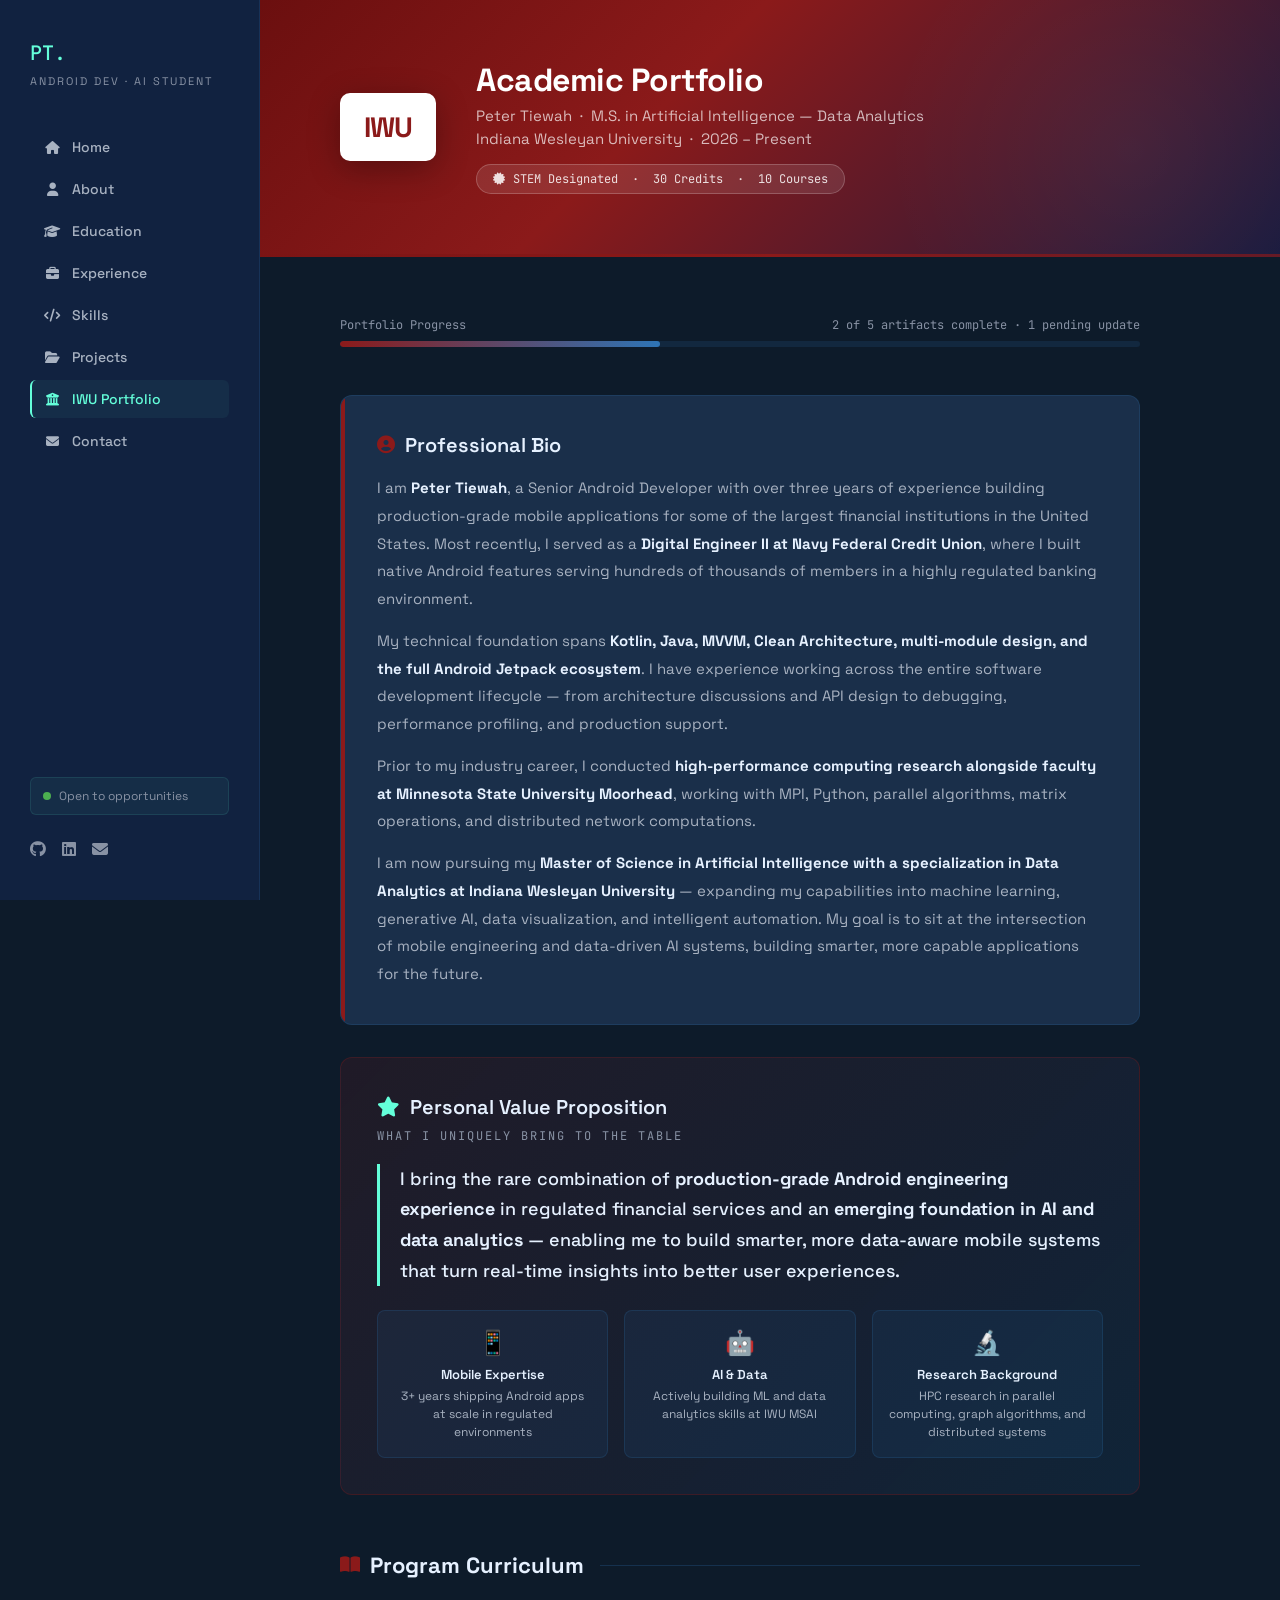
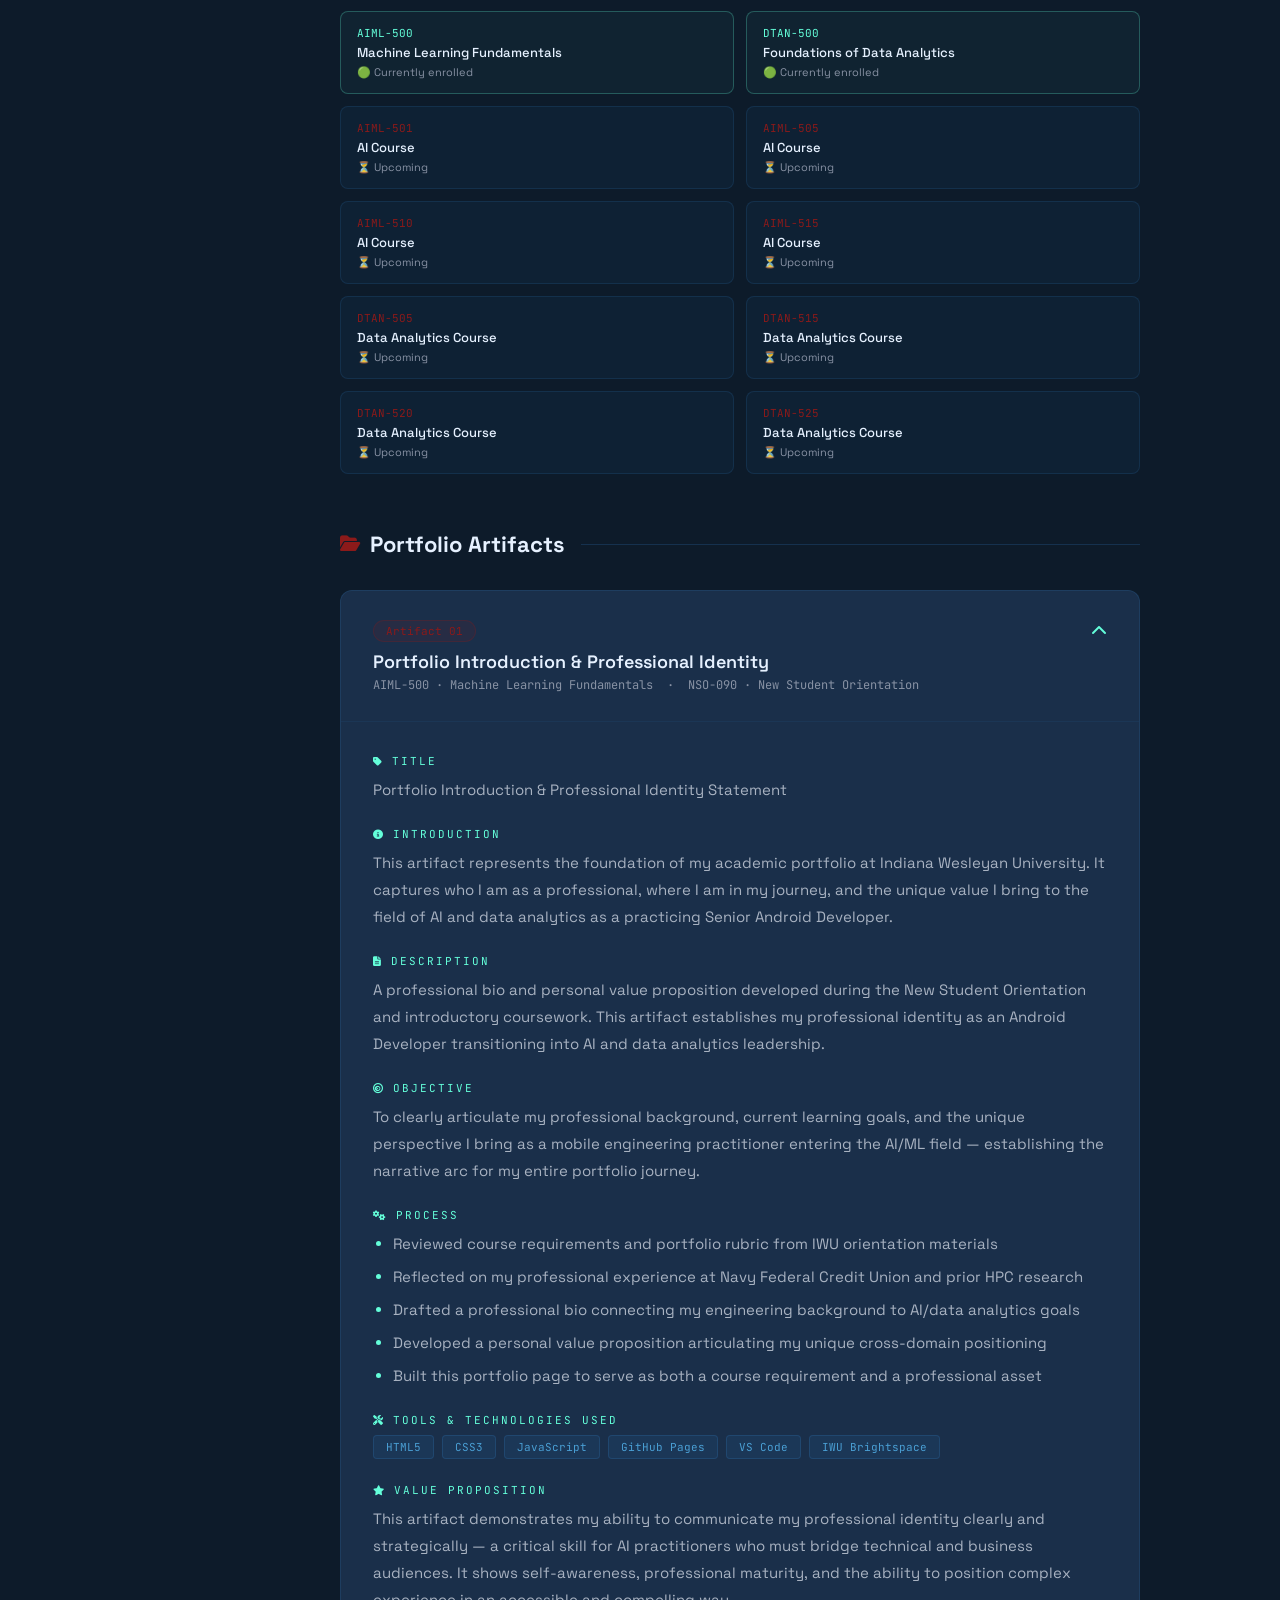
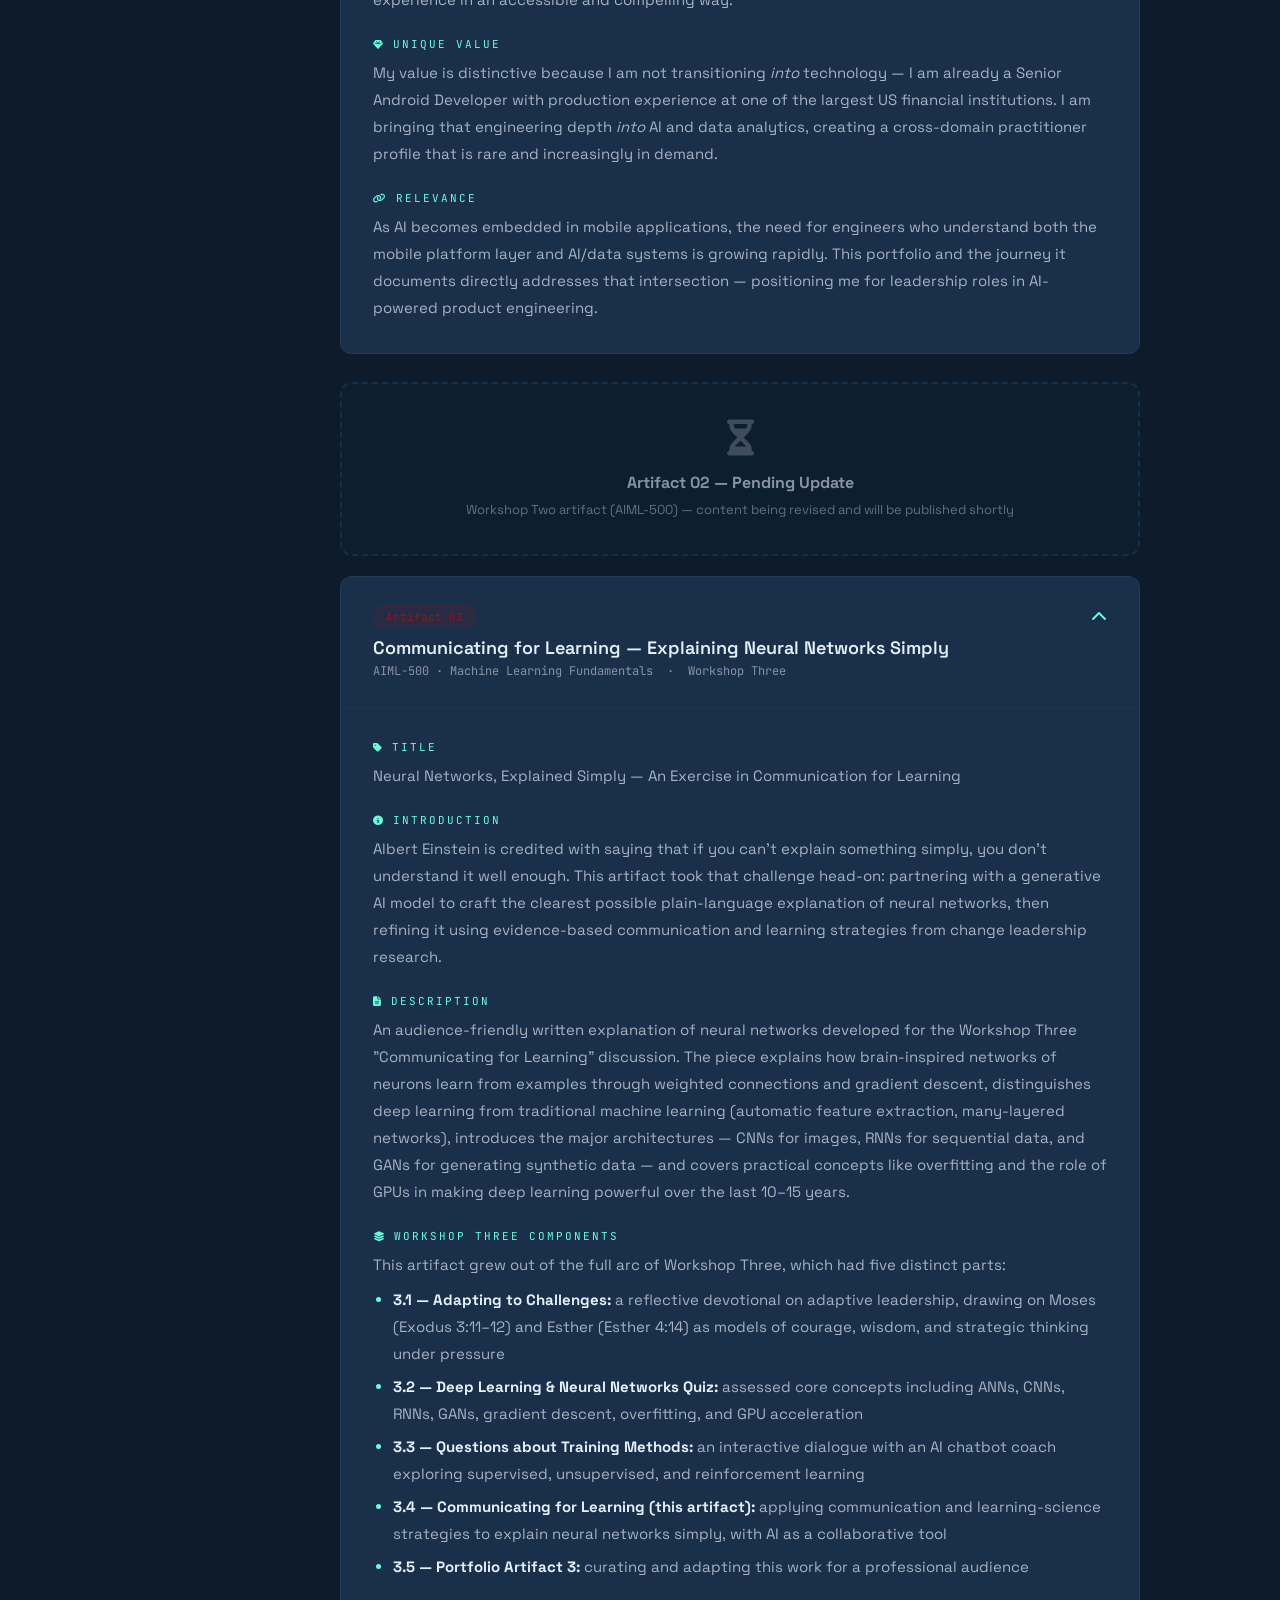
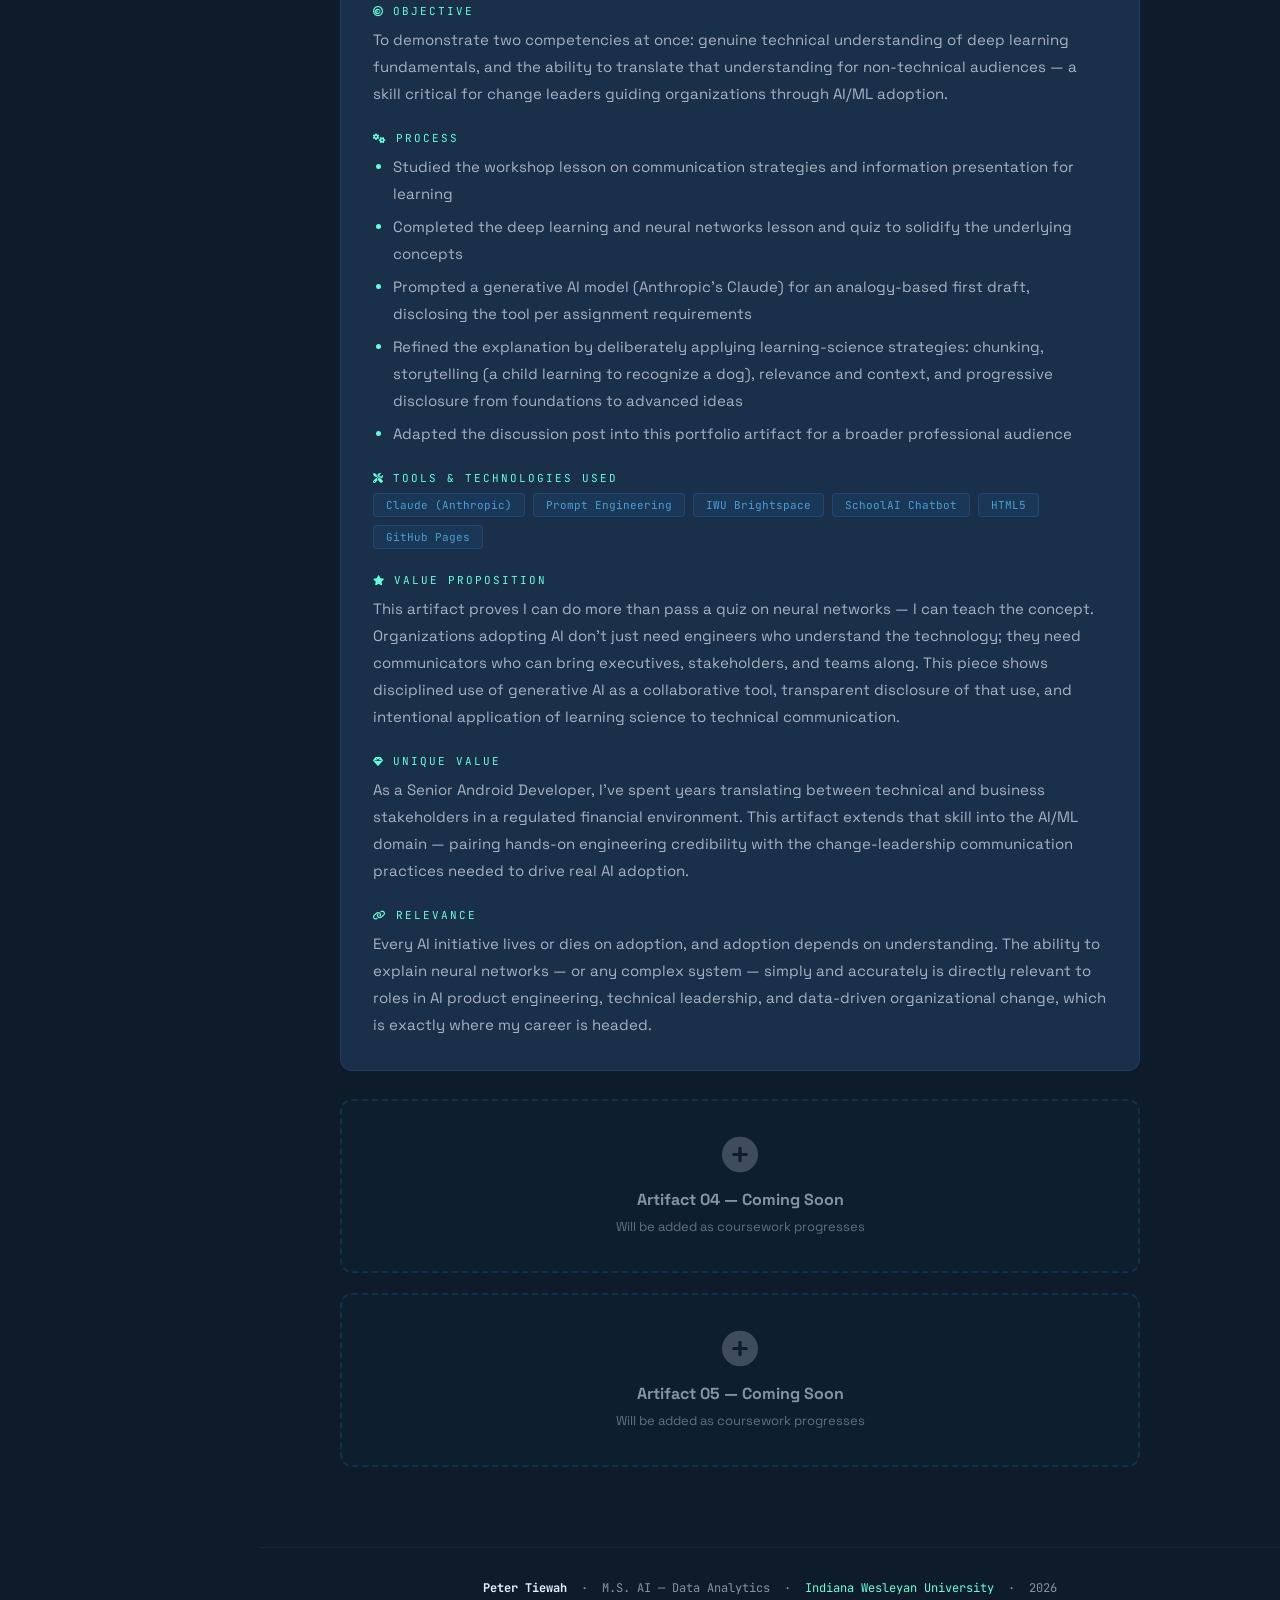
==== portfolio.html @ e72a529b "Add files via upload" ====
<!DOCTYPE html>
<html lang="en">
<head>
  <meta charset="UTF-8" />
  <meta name="viewport" content="width=device-width, initial-scale=1.0" />
  <title>Academic Portfolio | Peter Tiewah | IWU MSAI</title>
  <link href="https://fonts.googleapis.com/css2?family=Space+Grotesk:wght@300;400;500;600;700&family=JetBrains+Mono:wght@400;500&display=swap" rel="stylesheet" />
  <link rel="stylesheet" href="https://cdnjs.cloudflare.com/ajax/libs/font-awesome/6.5.0/css/all.min.css" />
  <style>
    :root {
      --navy:#0d1b2a; --navy-mid:#112240; --navy-card:#1a2f4a;
      --blue:#2E75B6; --blue-bright:#4a9fd4; --cyan:#64ffda;
      --white:#e6f1ff; --gray:#8892a4; --gray-light:#a8b2c1;
      --iwu-red:#8B1A1A; --iwu-red-light:#a52020;
      --mono:'JetBrains Mono',monospace; --sans:'Space Grotesk',sans-serif;
      --transition:all 0.3s cubic-bezier(0.4,0,0.2,1);
    }
    *,*::before,*::after{box-sizing:border-box;margin:0;padding:0;}
    html{scroll-behavior:smooth;}
    body{background:var(--navy);color:var(--white);font-family:var(--sans);overflow-x:hidden;}
    a{color:var(--cyan);text-decoration:none;transition:var(--transition);}
    a:hover{color:var(--blue-bright);}
    ::-webkit-scrollbar{width:6px;} ::-webkit-scrollbar-track{background:var(--navy);} ::-webkit-scrollbar-thumb{background:var(--blue);border-radius:3px;}

    /* SIDEBAR */
    .sidebar{position:fixed;left:0;top:0;width:260px;height:100vh;background:var(--navy-mid);border-right:1px solid rgba(46,117,182,0.2);display:flex;flex-direction:column;padding:40px 30px;z-index:100;}
    .sidebar-logo{font-family:var(--mono);font-size:20px;font-weight:500;color:var(--cyan);margin-bottom:8px;}
    .sidebar-title{font-size:11px;color:var(--gray);text-transform:uppercase;letter-spacing:2px;margin-bottom:40px;}
    .sidebar-nav{flex:1;}
    .sidebar-nav a{display:flex;align-items:center;gap:12px;padding:10px 12px;margin-bottom:4px;border-radius:6px;color:var(--gray-light);font-size:14px;font-weight:500;transition:var(--transition);border-left:2px solid transparent;}
    .sidebar-nav a:hover,.sidebar-nav a.active{color:var(--cyan);background:rgba(100,255,218,0.05);border-left-color:var(--cyan);}
    .sidebar-nav a i{width:16px;text-align:center;font-size:13px;}
    .sidebar-status{display:flex;align-items:center;gap:8px;font-size:12px;color:var(--gray);margin-bottom:24px;padding:10px 12px;background:rgba(100,255,218,0.05);border-radius:6px;border:1px solid rgba(100,255,218,0.1);}
    .status-dot{width:8px;height:8px;background:#4caf50;border-radius:50%;animation:pulse 2s infinite;}
    @keyframes pulse{0%,100%{opacity:1;}50%{opacity:0.4;}}
    .sidebar-socials{display:flex;gap:16px;}
    .sidebar-socials a{color:var(--gray);font-size:16px;transition:var(--transition);}
    .sidebar-socials a:hover{color:var(--cyan);transform:translateY(-2px);}

    /* MAIN */
    .main{margin-left:260px;padding:0;}

    /* IWU HERO BANNER */
    .iwu-banner{
      background: linear-gradient(135deg, #6b0f0f 0%, #8B1A1A 40%, #1a1a3e 100%);
      padding: 60px 80px;
      position: relative;
      overflow: hidden;
      border-bottom: 3px solid rgba(139,26,26,0.5);
    }
    .iwu-banner::before{
      content:'';position:absolute;top:-100px;right:-100px;
      width:500px;height:500px;
      background:radial-gradient(circle,rgba(255,255,255,0.04) 0%,transparent 70%);
    }
    .iwu-banner-inner{display:flex;align-items:center;gap:40px;position:relative;z-index:1;}
    .iwu-logo-wrap{
      background:white;
      border-radius:10px;
      padding:16px 24px;
      display:flex;align-items:center;justify-content:center;
      flex-shrink:0;
      box-shadow:0 8px 32px rgba(0,0,0,0.3);
    }
    .iwu-logo-wrap img{height:52px;width:auto;}
    .iwu-logo-text{
      /* Fallback if image fails */
      font-family:var(--sans);font-size:28px;font-weight:700;
      color:#8B1A1A;letter-spacing:-1px;display:none;
    }
    .iwu-banner-text h1{
      font-size:clamp(22px,3vw,32px);font-weight:700;
      color:white;margin-bottom:6px;letter-spacing:-0.5px;
    }
    .iwu-banner-text p{
      font-size:15px;color:rgba(255,255,255,0.7);margin-bottom:4px;
    }
    .iwu-banner-text .program-badge{
      display:inline-flex;align-items:center;gap:8px;
      margin-top:12px;
      background:rgba(255,255,255,0.1);
      border:1px solid rgba(255,255,255,0.2);
      border-radius:20px;padding:6px 16px;
      font-family:var(--mono);font-size:12px;color:rgba(255,255,255,0.85);
    }

    /* CONTENT AREA */
    .content{padding:60px 80px;max-width:960px;}

    /* BIO SECTION */
    .bio-card{
      background:var(--navy-card);
      border:1px solid rgba(46,117,182,0.2);
      border-radius:12px;padding:36px;
      margin-bottom:32px;
      position:relative;overflow:hidden;
    }
    .bio-card::before{
      content:'';position:absolute;left:0;top:0;bottom:0;
      width:4px;background:var(--iwu-red);
    }
    .bio-card h2{
      font-size:20px;font-weight:600;color:var(--white);
      margin-bottom:16px;display:flex;align-items:center;gap:10px;
    }
    .bio-card h2 i{color:var(--iwu-red);font-size:18px;}
    .bio-card p{
      font-size:15px;color:var(--gray-light);line-height:1.85;margin-bottom:14px;
    }
    .bio-card p:last-child{margin-bottom:0;}
    .bio-card p strong{color:var(--white);}

    /* VALUE PROPOSITION */
    .value-card{
      background:linear-gradient(135deg,rgba(139,26,26,0.15),rgba(46,117,182,0.1));
      border:1px solid rgba(139,26,26,0.3);
      border-radius:12px;padding:36px;
      margin-bottom:48px;
    }
    .value-card h2{
      font-size:20px;font-weight:600;color:var(--white);
      margin-bottom:8px;display:flex;align-items:center;gap:10px;
    }
    .value-card h2 i{color:var(--cyan);}
    .value-subtitle{
      font-family:var(--mono);font-size:12px;color:var(--gray);
      letter-spacing:2px;text-transform:uppercase;margin-bottom:20px;
    }
    .value-statement{
      font-size:18px;font-weight:500;color:var(--white);
      line-height:1.7;margin-bottom:20px;
      border-left:3px solid var(--cyan);
      padding-left:20px;
    }
    .value-pillars{display:grid;grid-template-columns:repeat(3,1fr);gap:16px;margin-top:24px;}
    .value-pillar{
      background:rgba(46,117,182,0.1);border:1px solid rgba(46,117,182,0.2);
      border-radius:8px;padding:16px;text-align:center;
    }
    .value-pillar-icon{font-size:24px;margin-bottom:8px;}
    .value-pillar-title{font-size:13px;font-weight:600;color:var(--white);margin-bottom:4px;}
    .value-pillar-desc{font-size:12px;color:var(--gray-light);line-height:1.5;}

    /* SECTION DIVIDER */
    .section-divider{
      display:flex;align-items:center;gap:16px;margin-bottom:32px;margin-top:56px;
    }
    .section-divider h2{
      font-size:22px;font-weight:700;color:var(--white);white-space:nowrap;
      display:flex;align-items:center;gap:10px;
    }
    .section-divider h2 i{color:var(--iwu-red);font-size:18px;}
    .section-divider::after{content:'';flex:1;height:1px;background:rgba(46,117,182,0.25);}

    /* ARTIFACT CARD */
    .artifact-card{
      background:var(--navy-card);
      border:1px solid rgba(46,117,182,0.2);
      border-radius:12px;
      margin-bottom:28px;
      overflow:hidden;
      transition:var(--transition);
    }
    .artifact-card:hover{border-color:rgba(100,255,218,0.25);}

    .artifact-header{
      padding:28px 32px;
      display:flex;align-items:flex-start;justify-content:space-between;gap:16px;
      cursor:pointer;
      border-bottom:1px solid rgba(46,117,182,0.1);
    }
    .artifact-header:hover{background:rgba(46,117,182,0.05);}
    .artifact-num{
      font-family:var(--mono);font-size:11px;color:var(--iwu-red);
      background:rgba(139,26,26,0.12);border:1px solid rgba(139,26,26,0.25);
      border-radius:20px;padding:3px 12px;white-space:nowrap;margin-bottom:8px;
      display:inline-block;
    }
    .artifact-title{font-size:18px;font-weight:600;color:var(--white);}
    .artifact-course{
      font-family:var(--mono);font-size:12px;color:var(--gray);margin-top:4px;
    }
    .artifact-toggle{
      color:var(--gray);font-size:16px;transition:var(--transition);flex-shrink:0;
      margin-top:4px;
    }
    .artifact-card.open .artifact-toggle{transform:rotate(180deg);color:var(--cyan);}

    .artifact-body{
      display:none;padding:32px;
    }
    .artifact-card.open .artifact-body{display:block;}

    /* Artifact fields */
    .artifact-field{margin-bottom:24px;}
    .artifact-field:last-child{margin-bottom:0;}
    .field-label{
      font-family:var(--mono);font-size:11px;color:var(--cyan);
      letter-spacing:2px;text-transform:uppercase;
      margin-bottom:8px;display:flex;align-items:center;gap:8px;
    }
    .field-label i{font-size:10px;}
    .field-value{
      font-size:15px;color:var(--gray-light);line-height:1.8;
    }
    .field-value strong{color:var(--white);}
    .field-value ul{padding-left:20px;margin-top:8px;}
    .field-value ul li{margin-bottom:6px;position:relative;}
    .field-value ul li::marker{color:var(--cyan);}

    .tools-list{display:flex;flex-wrap:wrap;gap:8px;margin-top:8px;}
    .tool-tag{
      font-family:var(--mono);font-size:11px;
      color:var(--blue-bright);
      background:rgba(46,117,182,0.12);
      border:1px solid rgba(46,117,182,0.25);
      border-radius:4px;padding:4px 12px;
    }

    /* PLACEHOLDER CARD */
    .placeholder-card{
      background:rgba(46,117,182,0.04);
      border:2px dashed rgba(46,117,182,0.2);
      border-radius:12px;padding:36px;
      text-align:center;margin-bottom:20px;
    }
    .placeholder-card i{font-size:36px;color:var(--gray);opacity:0.4;margin-bottom:16px;}
    .placeholder-card h3{font-size:16px;color:var(--gray);margin-bottom:8px;}
    .placeholder-card p{font-size:13px;color:var(--gray);opacity:0.7;}

    /* PROGRESS BAR */
    .progress-wrap{margin-bottom:48px;}
    .progress-label{
      display:flex;justify-content:space-between;
      font-family:var(--mono);font-size:12px;color:var(--gray);
      margin-bottom:8px;
    }
    .progress-bar{
      height:6px;background:rgba(46,117,182,0.15);border-radius:3px;overflow:hidden;
    }
    .progress-fill{
      height:100%;background:linear-gradient(90deg,var(--iwu-red),var(--blue));
      border-radius:3px;transition:width 1s ease;
    }

    /* COURSE LIST */
    .courses-grid{display:grid;grid-template-columns:repeat(2,1fr);gap:12px;margin-top:16px;}
    .course-item{
      background:rgba(46,117,182,0.08);border:1px solid rgba(46,117,182,0.18);
      border-radius:8px;padding:14px 16px;
    }
    .course-code{font-family:var(--mono);font-size:11px;color:var(--iwu-red);margin-bottom:4px;}
    .course-name{font-size:13px;color:var(--white);font-weight:500;}
    .course-status{font-size:11px;color:var(--gray);margin-top:4px;}
    .course-item.active{border-color:rgba(100,255,218,0.25);background:rgba(100,255,218,0.04);}
    .course-item.active .course-code{color:var(--cyan);}

    /* FOOTER */
    footer{
      text-align:center;padding:32px;
      border-top:1px solid rgba(46,117,182,0.15);
      font-family:var(--mono);font-size:12px;color:var(--gray);
    }
    footer span{color:var(--cyan);}

    /* MOBILE */
    .hamburger{display:none;position:fixed;top:16px;left:16px;z-index:200;background:var(--navy-card);border:1px solid rgba(46,117,182,0.3);border-radius:6px;padding:10px 12px;color:var(--cyan);font-size:18px;cursor:pointer;}
    @media(max-width:900px){
      .sidebar{transform:translateX(-100%);width:240px;}
      .sidebar.open{transform:translateX(0);}
      .main{margin-left:0;}
      .hamburger{display:block;}
      .iwu-banner{padding:80px 24px 40px;}
      .iwu-banner-inner{flex-direction:column;align-items:flex-start;gap:24px;}
      .content{padding:40px 24px;}
      .value-pillars{grid-template-columns:1fr;}
      .courses-grid{grid-template-columns:1fr;}
    }
  </style>
</head>
<body>

<button class="hamburger" id="hamburger"><i class="fas fa-bars"></i></button>

<!-- SIDEBAR -->
<aside class="sidebar" id="sidebar">
  <div class="sidebar-logo">PT.</div>
  <div class="sidebar-title">Android Dev · AI Student</div>
  <nav class="sidebar-nav">
    <a href="index.html"><i class="fas fa-house"></i> Home</a>
    <a href="about.html"><i class="fas fa-user"></i> About</a>
    <a href="education.html"><i class="fas fa-graduation-cap"></i> Education</a>
    <a href="experience.html"><i class="fas fa-briefcase"></i> Experience</a>
    <a href="skills.html"><i class="fas fa-code"></i> Skills</a>
    <a href="projects.html"><i class="fas fa-folder-open"></i> Projects</a>
    <a href="portfolio.html" class="active"><i class="fas fa-university"></i> IWU Portfolio</a>
    <a href="contact.html"><i class="fas fa-envelope"></i> Contact</a>
  </nav>
  <div class="sidebar-status"><div class="status-dot"></div>Open to opportunities</div>
  <div class="sidebar-socials">
    <a href="https://github.com/Sleekice" target="_blank"><i class="fab fa-github"></i></a>
    <a href="https://linkedin.com/in/ptiewah" target="_blank"><i class="fab fa-linkedin"></i></a>
    <a href="mailto:cephasme@gmail.com"><i class="fas fa-envelope"></i></a>
  </div>
</aside>

<main class="main">

  <!-- IWU BANNER -->
  <div class="iwu-banner">
    <div class="iwu-banner-inner">
      <div class="iwu-logo-wrap">
        <!-- Official IWU logo via Wikimedia Commons -->
        <img
          src="https://upload.wikimedia.org/wikipedia/commons/thumb/8/8e/Indiana_wesleyan_iwu_logo.png/320px-Indiana_wesleyan_iwu_logo.png"
          alt="Indiana Wesleyan University"
          onerror="this.style.display='none';this.nextElementSibling.style.display='block';"
        />
        <span class="iwu-logo-text">IWU</span>
      </div>
      <div class="iwu-banner-text">
        <h1>Academic Portfolio</h1>
        <p>Peter Tiewah &nbsp;·&nbsp; M.S. in Artificial Intelligence — Data Analytics</p>
        <p>Indiana Wesleyan University &nbsp;·&nbsp; 2026 – Present</p>
        <div class="program-badge">
          <i class="fas fa-certificate"></i>
          STEM Designated &nbsp;·&nbsp; 30 Credits &nbsp;·&nbsp; 10 Courses
        </div>
      </div>
    </div>
  </div>

  <div class="content">

    <!-- PROGRESS -->
    <div class="progress-wrap">
      <div class="progress-label">
        <span>Portfolio Progress</span>
        <!-- ✏️ UPDATE: change "2 of 5" as you add more artifacts -->
        <span>2 of 5 artifacts complete · 1 pending update</span>
      </div>
      <div class="progress-bar">
        <!-- ✏️ UPDATE: change width percentage as you add artifacts (1=20%, 2=40%, 3=60%, 4=80%, 5=100%) -->
        <div class="progress-fill" style="width:40%"></div>
      </div>
    </div>

    <!-- PROFESSIONAL BIO -->
    <div class="bio-card">
      <h2><i class="fas fa-user-circle"></i> Professional Bio</h2>
      <p>
        I am <strong>Peter Tiewah</strong>, a Senior Android Developer with over three years of
        experience building production-grade mobile applications for some of the largest financial
        institutions in the United States. Most recently, I served as a <strong>Digital Engineer II
        at Navy Federal Credit Union</strong>, where I built native Android features serving
        hundreds of thousands of members in a highly regulated banking environment.
      </p>
      <p>
        My technical foundation spans <strong>Kotlin, Java, MVVM, Clean Architecture,
        multi-module design, and the full Android Jetpack ecosystem</strong>. I have experience
        working across the entire software development lifecycle — from architecture discussions
        and API design to debugging, performance profiling, and production support.
      </p>
      <p>
        Prior to my industry career, I conducted <strong>high-performance computing research
        alongside faculty at Minnesota State University Moorhead</strong>, working with MPI,
        Python, parallel algorithms, matrix operations, and distributed network computations.
      </p>
      <p>
        I am now pursuing my <strong>Master of Science in Artificial Intelligence with a
        specialization in Data Analytics at Indiana Wesleyan University</strong> — expanding
        my capabilities into machine learning, generative AI, data visualization, and
        intelligent automation. My goal is to sit at the intersection of mobile engineering
        and data-driven AI systems, building smarter, more capable applications for the future.
      </p>
    </div>

    <!-- PERSONAL VALUE PROPOSITION -->
    <div class="value-card">
      <h2><i class="fas fa-star"></i> Personal Value Proposition</h2>
      <div class="value-subtitle">What I uniquely bring to the table</div>
      <div class="value-statement">
        I bring the rare combination of <strong>production-grade Android engineering experience</strong>
        in regulated financial services and an <strong>emerging foundation in AI and data analytics</strong>
        — enabling me to build smarter, more data-aware mobile systems that turn real-time insights
        into better user experiences.
      </div>
      <div class="value-pillars">
        <div class="value-pillar">
          <div class="value-pillar-icon">📱</div>
          <div class="value-pillar-title">Mobile Expertise</div>
          <div class="value-pillar-desc">3+ years shipping Android apps at scale in regulated environments</div>
        </div>
        <div class="value-pillar">
          <div class="value-pillar-icon">🤖</div>
          <div class="value-pillar-title">AI & Data</div>
          <div class="value-pillar-desc">Actively building ML and data analytics skills at IWU MSAI</div>
        </div>
        <div class="value-pillar">
          <div class="value-pillar-icon">🔬</div>
          <div class="value-pillar-title">Research Background</div>
          <div class="value-pillar-desc">HPC research in parallel computing, graph algorithms, and distributed systems</div>
        </div>
      </div>
    </div>

    <!-- CURRENT COURSES -->
    <div class="section-divider">
      <h2><i class="fas fa-book-open"></i> Program Curriculum</h2>
    </div>
    <div class="courses-grid">
      <div class="course-item active">
        <div class="course-code">AIML-500</div>
        <div class="course-name">Machine Learning Fundamentals</div>
        <div class="course-status">🟢 Currently enrolled</div>
      </div>
      <div class="course-item active">
        <div class="course-code">DTAN-500</div>
        <div class="course-name">Foundations of Data Analytics</div>
        <div class="course-status">🟢 Currently enrolled</div>
      </div>
      <div class="course-item">
        <div class="course-code">AIML-501</div>
        <div class="course-name">AI Course</div>
        <div class="course-status">⏳ Upcoming</div>
      </div>
      <div class="course-item">
        <div class="course-code">AIML-505</div>
        <div class="course-name">AI Course</div>
        <div class="course-status">⏳ Upcoming</div>
      </div>
      <div class="course-item">
        <div class="course-code">AIML-510</div>
        <div class="course-name">AI Course</div>
        <div class="course-status">⏳ Upcoming</div>
      </div>
      <div class="course-item">
        <div class="course-code">AIML-515</div>
        <div class="course-name">AI Course</div>
        <div class="course-status">⏳ Upcoming</div>
      </div>
      <div class="course-item">
        <div class="course-code">DTAN-505</div>
        <div class="course-name">Data Analytics Course</div>
        <div class="course-status">⏳ Upcoming</div>
      </div>
      <div class="course-item">
        <div class="course-code">DTAN-515</div>
        <div class="course-name">Data Analytics Course</div>
        <div class="course-status">⏳ Upcoming</div>
      </div>
      <div class="course-item">
        <div class="course-code">DTAN-520</div>
        <div class="course-name">Data Analytics Course</div>
        <div class="course-status">⏳ Upcoming</div>
      </div>
      <div class="course-item">
        <div class="course-code">DTAN-525</div>
        <div class="course-name">Data Analytics Course</div>
        <div class="course-status">⏳ Upcoming</div>
      </div>
    </div>

    <!-- ARTIFACTS -->
    <div class="section-divider">
      <h2><i class="fas fa-folder-open"></i> Portfolio Artifacts</h2>
    </div>

    <!-- ARTIFACT 1 - PLACEHOLDER READY TO FILL -->
    <!-- ✏️ FILL IN: Replace the placeholder text below with your first artifact when your professor assigns it -->
    <div class="artifact-card open" id="artifact-1">
      <div class="artifact-header" onclick="toggleArtifact('artifact-1')">
        <div>
          <div class="artifact-num">Artifact 01</div>
          <div class="artifact-title">Portfolio Introduction & Professional Identity</div>
          <div class="artifact-course">AIML-500 · Machine Learning Fundamentals &nbsp;·&nbsp; NSO-090 · New Student Orientation</div>
        </div>
        <i class="fas fa-chevron-down artifact-toggle"></i>
      </div>
      <div class="artifact-body">

        <div class="artifact-field">
          <div class="field-label"><i class="fas fa-tag"></i> Title</div>
          <div class="field-value">Portfolio Introduction & Professional Identity Statement</div>
        </div>

        <div class="artifact-field">
          <div class="field-label"><i class="fas fa-info-circle"></i> Introduction</div>
          <div class="field-value">
            This artifact represents the foundation of my academic portfolio at Indiana Wesleyan University.
            It captures who I am as a professional, where I am in my journey, and the unique value I bring
            to the field of AI and data analytics as a practicing Senior Android Developer.
          </div>
        </div>

        <div class="artifact-field">
          <div class="field-label"><i class="fas fa-file-alt"></i> Description</div>
          <div class="field-value">
            A professional bio and personal value proposition developed during the New Student Orientation
            and introductory coursework. This artifact establishes my professional identity as an
            Android Developer transitioning into AI and data analytics leadership.
          </div>
        </div>

        <div class="artifact-field">
          <div class="field-label"><i class="fas fa-bullseye"></i> Objective</div>
          <div class="field-value">
            To clearly articulate my professional background, current learning goals, and the unique
            perspective I bring as a mobile engineering practitioner entering the AI/ML field —
            establishing the narrative arc for my entire portfolio journey.
          </div>
        </div>

        <div class="artifact-field">
          <div class="field-label"><i class="fas fa-cogs"></i> Process</div>
          <div class="field-value">
            <ul>
              <li>Reviewed course requirements and portfolio rubric from IWU orientation materials</li>
              <li>Reflected on my professional experience at Navy Federal Credit Union and prior HPC research</li>
              <li>Drafted a professional bio connecting my engineering background to AI/data analytics goals</li>
              <li>Developed a personal value proposition articulating my unique cross-domain positioning</li>
              <li>Built this portfolio page to serve as both a course requirement and a professional asset</li>
            </ul>
          </div>
        </div>

        <div class="artifact-field">
          <div class="field-label"><i class="fas fa-tools"></i> Tools & Technologies Used</div>
          <div class="tools-list">
            <span class="tool-tag">HTML5</span>
            <span class="tool-tag">CSS3</span>
            <span class="tool-tag">JavaScript</span>
            <span class="tool-tag">GitHub Pages</span>
            <span class="tool-tag">VS Code</span>
            <span class="tool-tag">IWU Brightspace</span>
          </div>
        </div>

        <div class="artifact-field">
          <div class="field-label"><i class="fas fa-star"></i> Value Proposition</div>
          <div class="field-value">
            This artifact demonstrates my ability to communicate my professional identity clearly
            and strategically — a critical skill for AI practitioners who must bridge technical
            and business audiences. It shows self-awareness, professional maturity, and the
            ability to position complex experience in an accessible and compelling way.
          </div>
        </div>

        <div class="artifact-field">
          <div class="field-label"><i class="fas fa-gem"></i> Unique Value</div>
          <div class="field-value">
            My value is distinctive because I am not transitioning <em>into</em> technology —
            I am already a Senior Android Developer with production experience at one of the
            largest US financial institutions. I am bringing that engineering depth <em>into</em>
            AI and data analytics, creating a cross-domain practitioner profile that is rare
            and increasingly in demand.
          </div>
        </div>

        <div class="artifact-field">
          <div class="field-label"><i class="fas fa-link"></i> Relevance</div>
          <div class="field-value">
            As AI becomes embedded in mobile applications, the need for engineers who understand
            both the mobile platform layer and AI/data systems is growing rapidly. This portfolio
            and the journey it documents directly addresses that intersection — positioning me
            for leadership roles in AI-powered product engineering.
          </div>
        </div>

      </div>
    </div>

    <!-- ARTIFACT 2 - PENDING UPDATE (Workshop Two) -->
    <div class="placeholder-card">
      <i class="fas fa-hourglass-half"></i>
      <h3>Artifact 02 — Pending Update</h3>
      <p>Workshop Two artifact (AIML-500) — content being revised and will be published shortly</p>
    </div>

    <!-- ARTIFACT 3 - WORKSHOP THREE: COMMUNICATING FOR LEARNING -->
    <div class="artifact-card open" id="artifact-3">
      <div class="artifact-header" onclick="toggleArtifact('artifact-3')">
        <div>
          <div class="artifact-num">Artifact 03</div>
          <div class="artifact-title">Communicating for Learning — Explaining Neural Networks Simply</div>
          <div class="artifact-course">AIML-500 · Machine Learning Fundamentals &nbsp;·&nbsp; Workshop Three</div>
        </div>
        <i class="fas fa-chevron-down artifact-toggle"></i>
      </div>
      <div class="artifact-body">

        <div class="artifact-field">
          <div class="field-label"><i class="fas fa-tag"></i> Title</div>
          <div class="field-value">Neural Networks, Explained Simply — An Exercise in Communication for Learning</div>
        </div>

        <div class="artifact-field">
          <div class="field-label"><i class="fas fa-info-circle"></i> Introduction</div>
          <div class="field-value">
            Albert Einstein is credited with saying that if you can't explain something simply,
            you don't understand it well enough. This artifact took that challenge head-on:
            partnering with a generative AI model to craft the clearest possible plain-language
            explanation of neural networks, then refining it using evidence-based communication
            and learning strategies from change leadership research.
          </div>
        </div>

        <div class="artifact-field">
          <div class="field-label"><i class="fas fa-file-alt"></i> Description</div>
          <div class="field-value">
            An audience-friendly written explanation of neural networks developed for the
            Workshop Three "Communicating for Learning" discussion. The piece explains how
            brain-inspired networks of neurons learn from examples through weighted connections
            and gradient descent, distinguishes deep learning from traditional machine learning
            (automatic feature extraction, many-layered networks), introduces the major
            architectures — CNNs for images, RNNs for sequential data, and GANs for generating
            synthetic data — and covers practical concepts like overfitting and the role of
            GPUs in making deep learning powerful over the last 10–15 years.
          </div>
        </div>

        <div class="artifact-field">
          <div class="field-label"><i class="fas fa-layer-group"></i> Workshop Three Components</div>
          <div class="field-value">
            This artifact grew out of the full arc of Workshop Three, which had five distinct parts:
            <ul>
              <li><strong>3.1 — Adapting to Challenges:</strong> a reflective devotional on adaptive leadership, drawing on Moses (Exodus 3:11–12) and Esther (Esther 4:14) as models of courage, wisdom, and strategic thinking under pressure</li>
              <li><strong>3.2 — Deep Learning &amp; Neural Networks Quiz:</strong> assessed core concepts including ANNs, CNNs, RNNs, GANs, gradient descent, overfitting, and GPU acceleration</li>
              <li><strong>3.3 — Questions about Training Methods:</strong> an interactive dialogue with an AI chatbot coach exploring supervised, unsupervised, and reinforcement learning</li>
              <li><strong>3.4 — Communicating for Learning (this artifact):</strong> applying communication and learning-science strategies to explain neural networks simply, with AI as a collaborative tool</li>
              <li><strong>3.5 — Portfolio Artifact 3:</strong> curating and adapting this work for a professional audience</li>
            </ul>
          </div>
        </div>

        <div class="artifact-field">
          <div class="field-label"><i class="fas fa-bullseye"></i> Objective</div>
          <div class="field-value">
            To demonstrate two competencies at once: genuine technical understanding of deep
            learning fundamentals, and the ability to translate that understanding for
            non-technical audiences — a skill critical for change leaders guiding
            organizations through AI/ML adoption.
          </div>
        </div>

        <div class="artifact-field">
          <div class="field-label"><i class="fas fa-cogs"></i> Process</div>
          <div class="field-value">
            <ul>
              <li>Studied the workshop lesson on communication strategies and information presentation for learning</li>
              <li>Completed the deep learning and neural networks lesson and quiz to solidify the underlying concepts</li>
              <li>Prompted a generative AI model (Anthropic's Claude) for an analogy-based first draft, disclosing the tool per assignment requirements</li>
              <li>Refined the explanation by deliberately applying learning-science strategies: chunking, storytelling (a child learning to recognize a dog), relevance and context, and progressive disclosure from foundations to advanced ideas</li>
              <li>Adapted the discussion post into this portfolio artifact for a broader professional audience</li>
            </ul>
          </div>
        </div>

        <div class="artifact-field">
          <div class="field-label"><i class="fas fa-tools"></i> Tools & Technologies Used</div>
          <div class="tools-list">
            <span class="tool-tag">Claude (Anthropic)</span>
            <span class="tool-tag">Prompt Engineering</span>
            <span class="tool-tag">IWU Brightspace</span>
            <span class="tool-tag">SchoolAI Chatbot</span>
            <span class="tool-tag">HTML5</span>
            <span class="tool-tag">GitHub Pages</span>
          </div>
        </div>

        <div class="artifact-field">
          <div class="field-label"><i class="fas fa-star"></i> Value Proposition</div>
          <div class="field-value">
            This artifact proves I can do more than pass a quiz on neural networks — I can teach
            the concept. Organizations adopting AI don't just need engineers who understand the
            technology; they need communicators who can bring executives, stakeholders, and teams
            along. This piece shows disciplined use of generative AI as a collaborative tool,
            transparent disclosure of that use, and intentional application of learning science
            to technical communication.
          </div>
        </div>

        <div class="artifact-field">
          <div class="field-label"><i class="fas fa-gem"></i> Unique Value</div>
          <div class="field-value">
            As a Senior Android Developer, I've spent years translating between technical and
            business stakeholders in a regulated financial environment. This artifact extends
            that skill into the AI/ML domain — pairing hands-on engineering credibility with
            the change-leadership communication practices needed to drive real AI adoption.
          </div>
        </div>

        <div class="artifact-field">
          <div class="field-label"><i class="fas fa-link"></i> Relevance</div>
          <div class="field-value">
            Every AI initiative lives or dies on adoption, and adoption depends on understanding.
            The ability to explain neural networks — or any complex system — simply and accurately
            is directly relevant to roles in AI product engineering, technical leadership, and
            data-driven organizational change, which is exactly where my career is headed.
          </div>
        </div>

      </div>
    </div>
    <div class="placeholder-card">
      <i class="fas fa-plus-circle"></i>
      <h3>Artifact 04 — Coming Soon</h3>
      <p>Will be added as coursework progresses</p>
    </div>
    <div class="placeholder-card">
      <i class="fas fa-plus-circle"></i>
      <h3>Artifact 05 — Coming Soon</h3>
      <p>Will be added as coursework progresses</p>
    </div>

  </div><!-- /content -->

  <footer>
    <strong style="color:var(--white)">Peter Tiewah</strong> &nbsp;·&nbsp;
    M.S. AI — Data Analytics &nbsp;·&nbsp;
    <span>Indiana Wesleyan University</span> &nbsp;·&nbsp; 2026
  </footer>

</main>

<script>
  function toggleArtifact(id) {
    const card = document.getElementById(id);
    card.classList.toggle('open');
  }

  // Mobile sidebar
  document.getElementById('hamburger').addEventListener('click', () => {
    document.getElementById('sidebar').classList.toggle('open');
  });

  // Animate progress bar on load
  window.addEventListener('load', () => {
    const fill = document.querySelector('.progress-fill');
    const width = fill.style.width;
    fill.style.width = '0%';
    setTimeout(() => { fill.style.width = width; }, 300);
  });
</script>
<script src="main.js"></script></body>
</html>
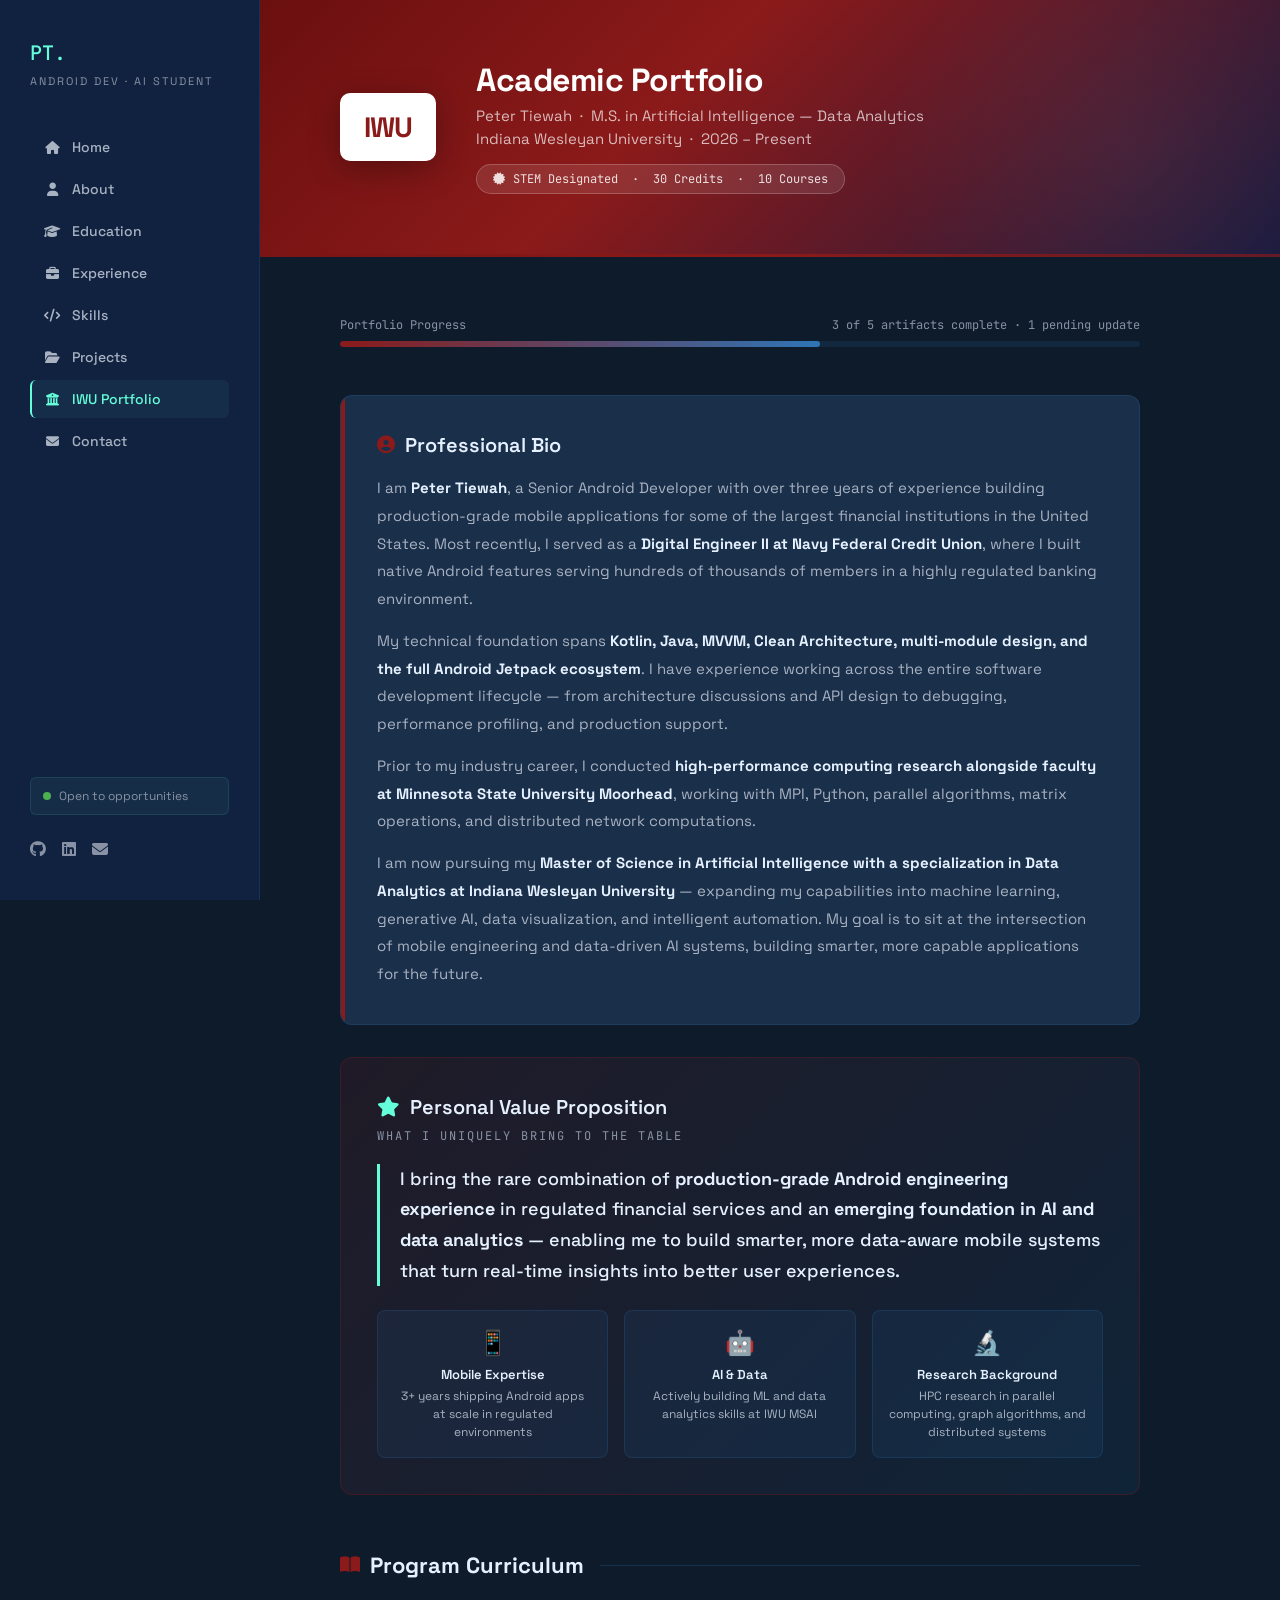
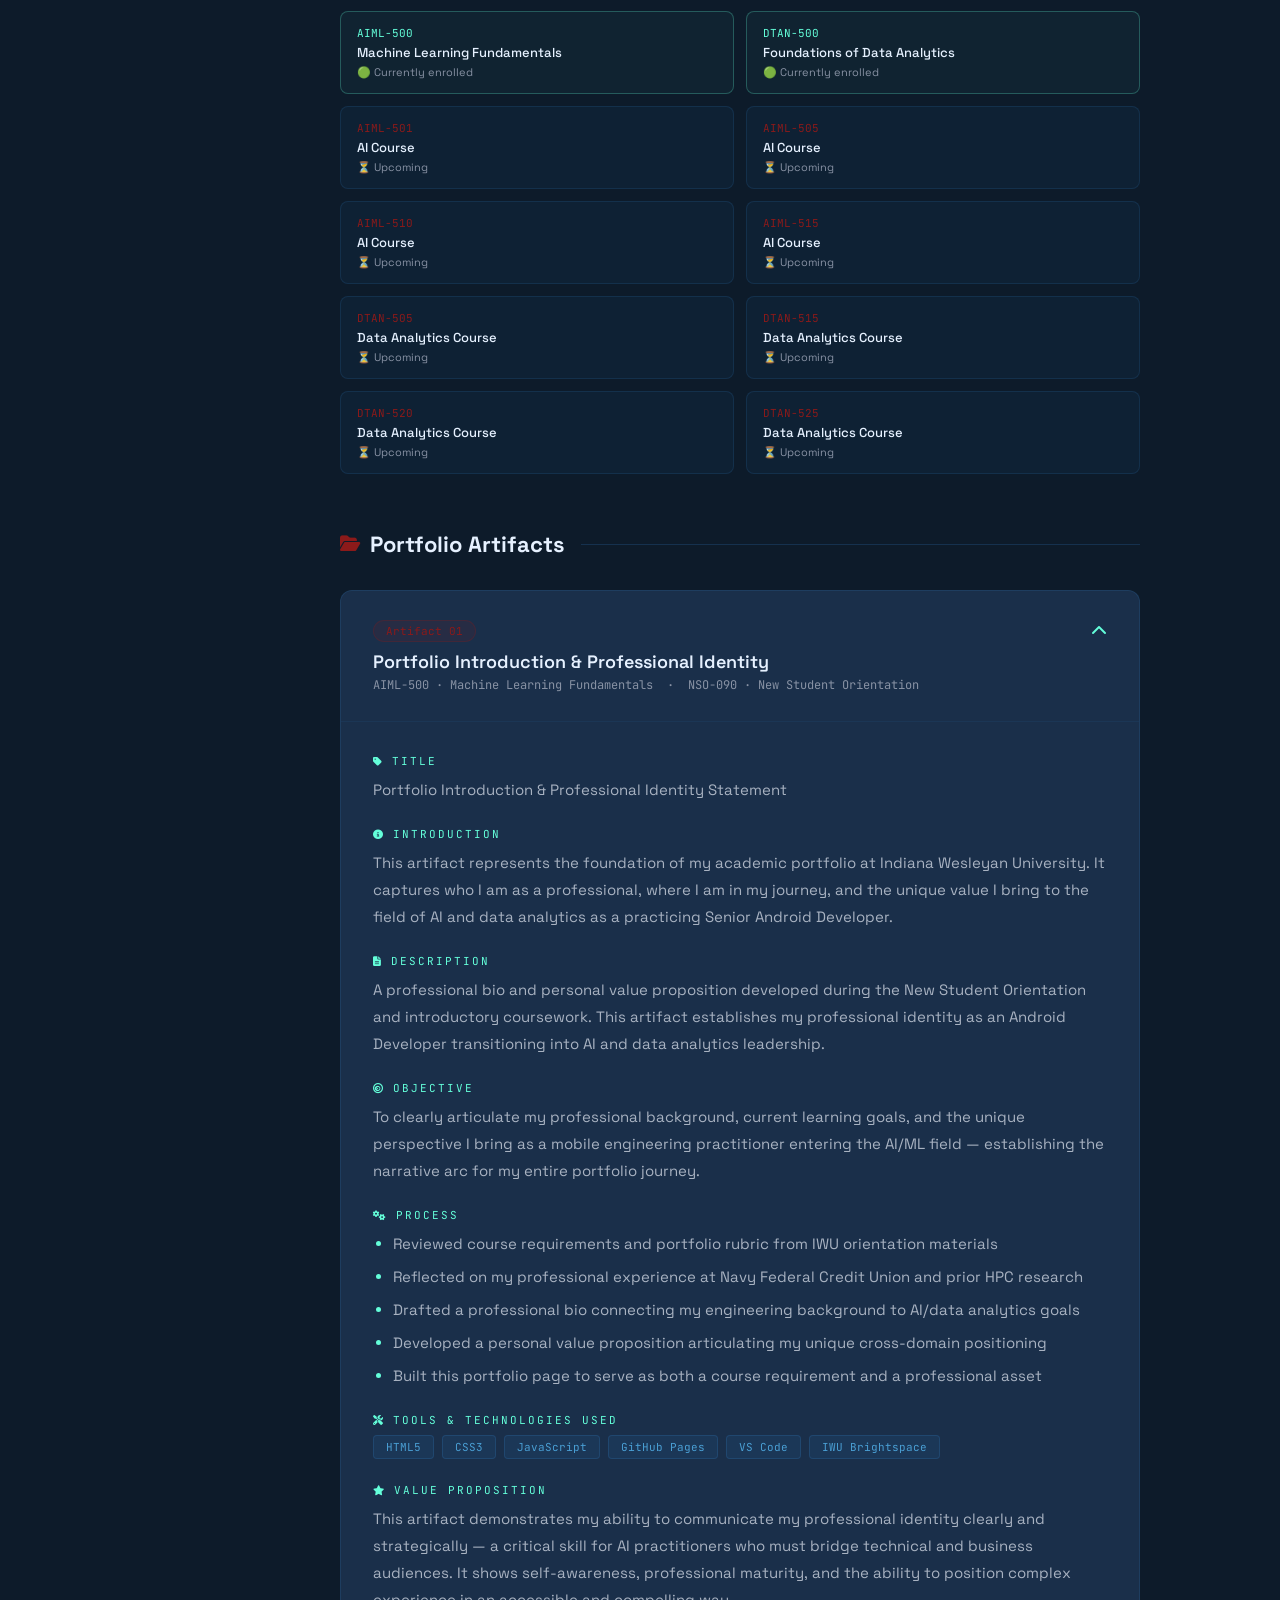
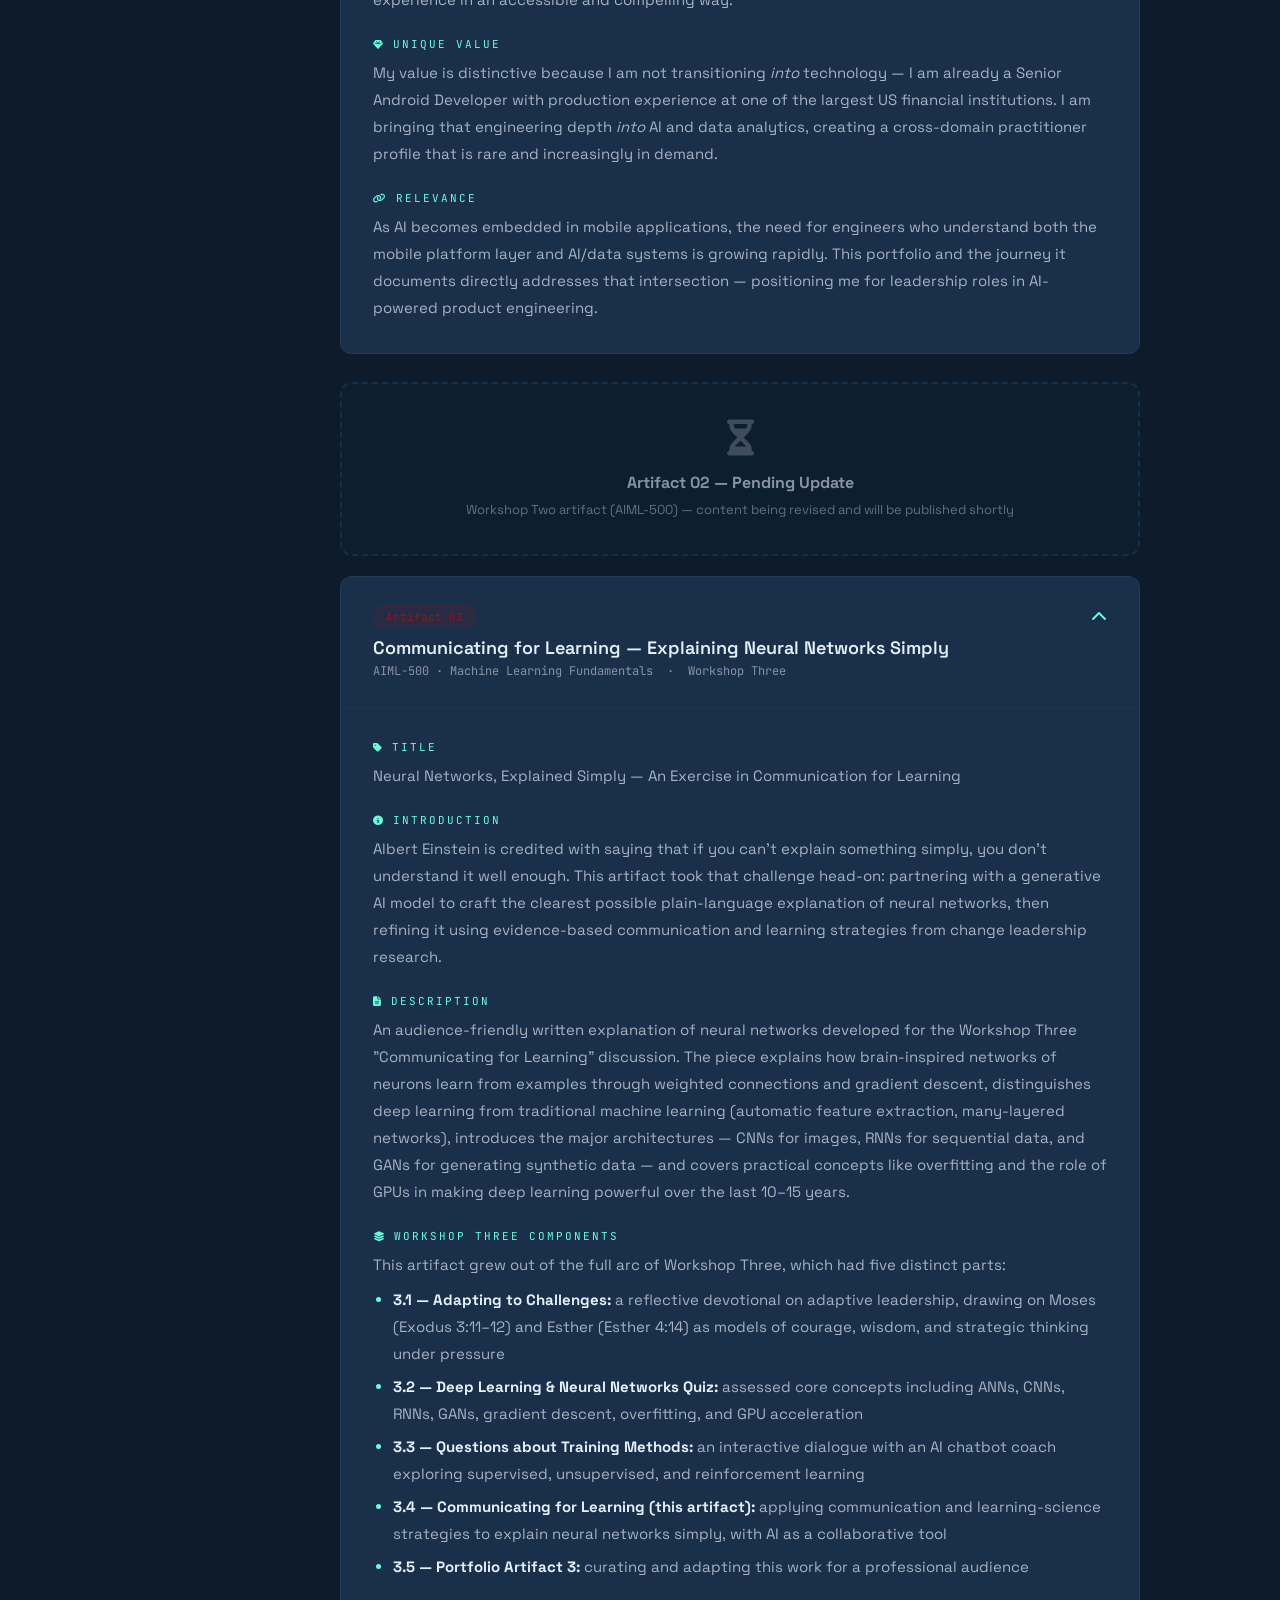
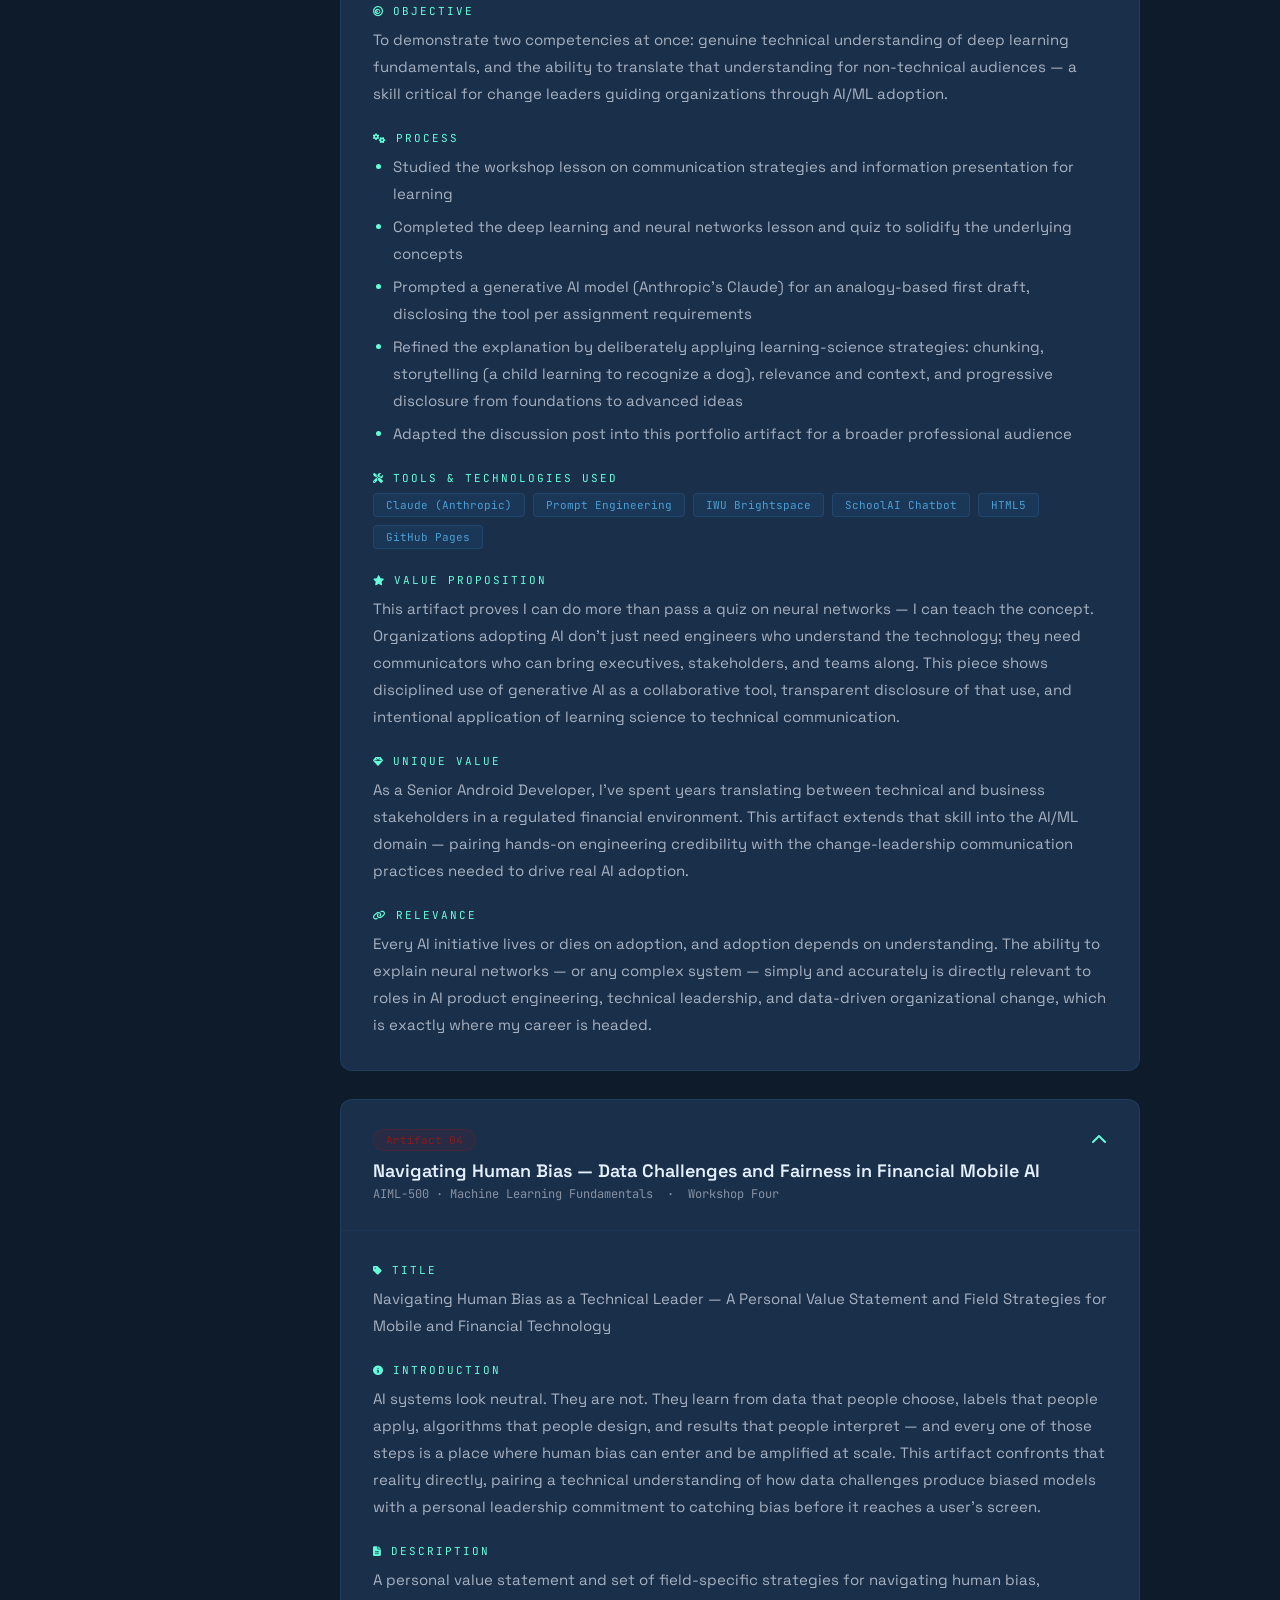
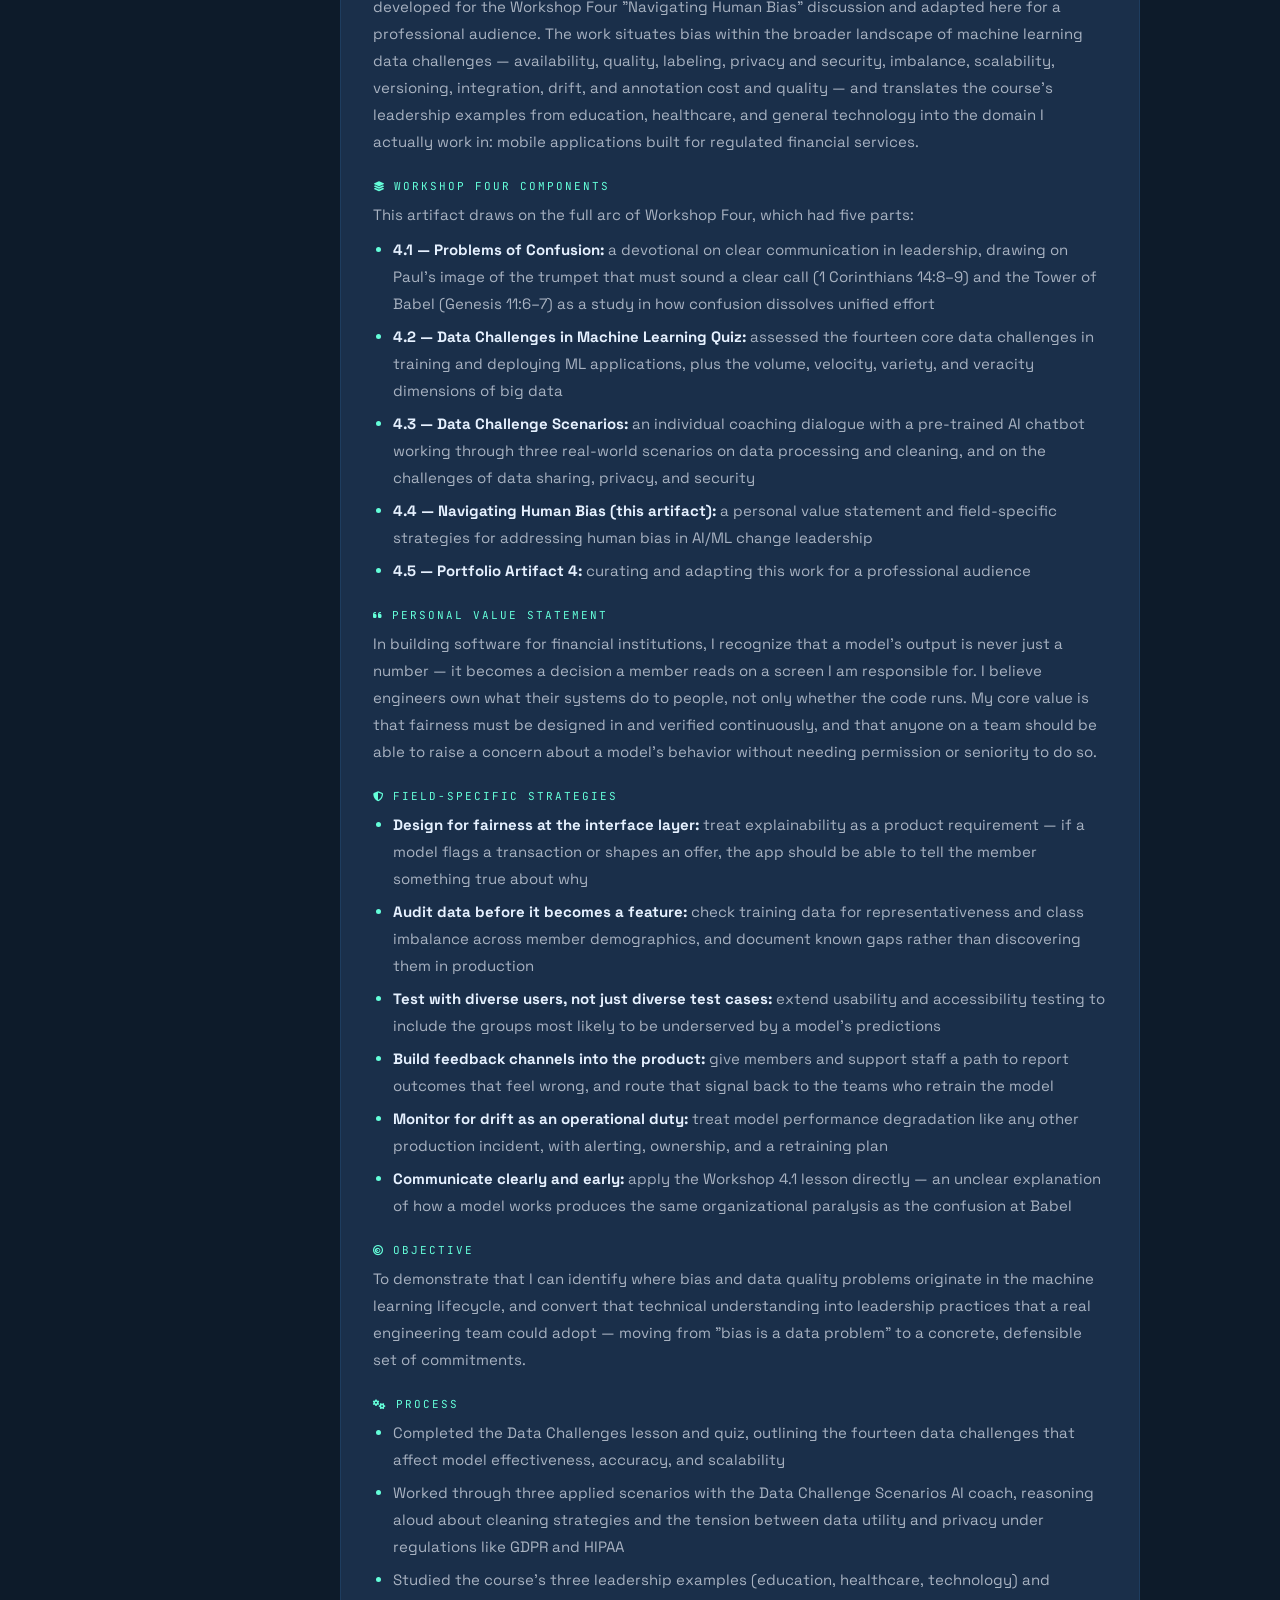
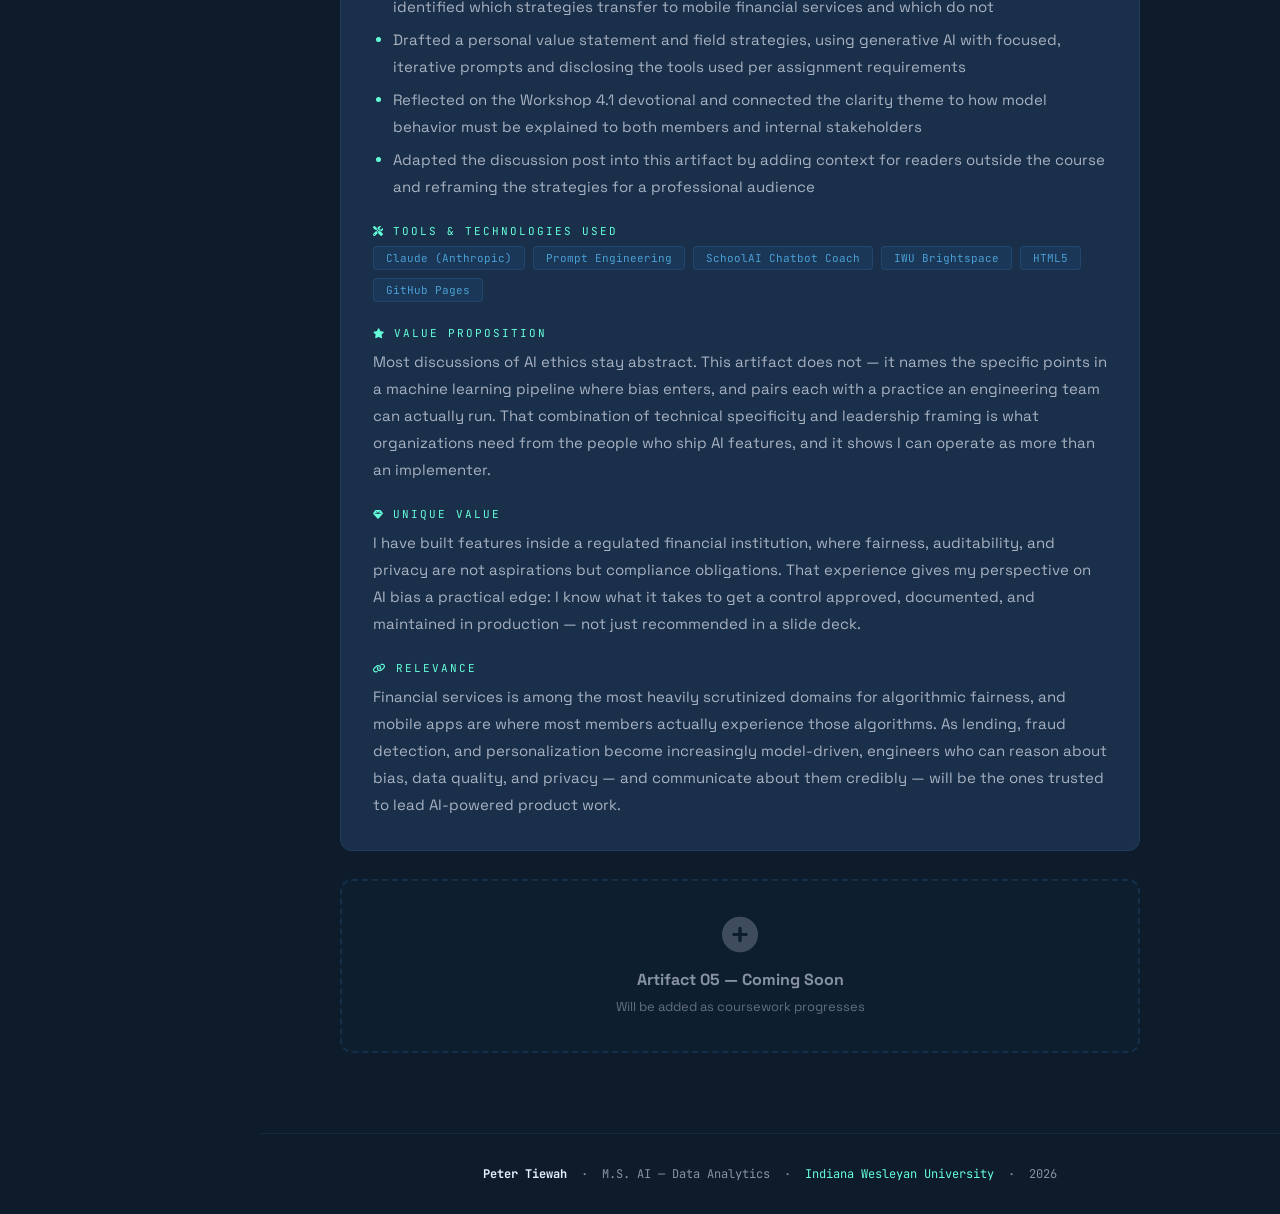
==== commit f96290a5: "Update portfolio progress and add Artifact 4 details Updated portfolio progress to reflect completio" ====
--- a/portfolio.html
+++ b/portfolio.html
@@ -336,12 +336,12 @@
     <div class="progress-wrap">
       <div class="progress-label">
         <span>Portfolio Progress</span>
-        <!-- ✏️ UPDATE: change "2 of 5" as you add more artifacts -->
-        <span>2 of 5 artifacts complete · 1 pending update</span>
+        <!-- ✏️ UPDATE: change "3 of 5" as you add more artifacts -->
+        <span>3 of 5 artifacts complete · 1 pending update</span>
       </div>
       <div class="progress-bar">
         <!-- ✏️ UPDATE: change width percentage as you add artifacts (1=20%, 2=40%, 3=60%, 4=80%, 5=100%) -->
-        <div class="progress-fill" style="width:40%"></div>
+        <div class="progress-fill" style="width:60%"></div>
       </div>
     </div>
 
@@ -466,8 +466,7 @@
       <h2><i class="fas fa-folder-open"></i> Portfolio Artifacts</h2>
     </div>
 
-    <!-- ARTIFACT 1 - PLACEHOLDER READY TO FILL -->
-    <!-- ✏️ FILL IN: Replace the placeholder text below with your first artifact when your professor assigns it -->
+    <!-- ARTIFACT 1 -->
     <div class="artifact-card open" id="artifact-1">
       <div class="artifact-header" onclick="toggleArtifact('artifact-1')">
         <div>
@@ -702,11 +701,164 @@
 
       </div>
     </div>
-    <div class="placeholder-card">
-      <i class="fas fa-plus-circle"></i>
-      <h3>Artifact 04 — Coming Soon</h3>
-      <p>Will be added as coursework progresses</p>
-    </div>
+
+    <!-- ARTIFACT 4 - WORKSHOP FOUR: NAVIGATING HUMAN BIAS -->
+    <div class="artifact-card open" id="artifact-4">
+      <div class="artifact-header" onclick="toggleArtifact('artifact-4')">
+        <div>
+          <div class="artifact-num">Artifact 04</div>
+          <div class="artifact-title">Navigating Human Bias — Data Challenges and Fairness in Financial Mobile AI</div>
+          <div class="artifact-course">AIML-500 · Machine Learning Fundamentals &nbsp;·&nbsp; Workshop Four</div>
+        </div>
+        <i class="fas fa-chevron-down artifact-toggle"></i>
+      </div>
+      <div class="artifact-body">
+
+        <div class="artifact-field">
+          <div class="field-label"><i class="fas fa-tag"></i> Title</div>
+          <div class="field-value">
+            Navigating Human Bias as a Technical Leader — A Personal Value Statement and Field Strategies
+            for Mobile and Financial Technology
+          </div>
+        </div>
+
+        <div class="artifact-field">
+          <div class="field-label"><i class="fas fa-info-circle"></i> Introduction</div>
+          <div class="field-value">
+            AI systems look neutral. They are not. They learn from data that people choose, labels
+            that people apply, algorithms that people design, and results that people interpret —
+            and every one of those steps is a place where human bias can enter and be amplified at
+            scale. This artifact confronts that reality directly, pairing a technical understanding
+            of how data challenges produce biased models with a personal leadership commitment to
+            catching bias before it reaches a user's screen.
+          </div>
+        </div>
+
+        <div class="artifact-field">
+          <div class="field-label"><i class="fas fa-file-alt"></i> Description</div>
+          <div class="field-value">
+            A personal value statement and set of field-specific strategies for navigating human bias,
+            developed for the Workshop Four "Navigating Human Bias" discussion and adapted here for a
+            professional audience. The work situates bias within the broader landscape of machine
+            learning data challenges — availability, quality, labeling, privacy and security,
+            imbalance, scalability, versioning, integration, drift, and annotation cost and quality —
+            and translates the course's leadership examples from education, healthcare, and general
+            technology into the domain I actually work in: mobile applications built for regulated
+            financial services.
+          </div>
+        </div>
+
+        <div class="artifact-field">
+          <div class="field-label"><i class="fas fa-layer-group"></i> Workshop Four Components</div>
+          <div class="field-value">
+            This artifact draws on the full arc of Workshop Four, which had five parts:
+            <ul>
+              <li><strong>4.1 — Problems of Confusion:</strong> a devotional on clear communication in leadership, drawing on Paul's image of the trumpet that must sound a clear call (1 Corinthians 14:8–9) and the Tower of Babel (Genesis 11:6–7) as a study in how confusion dissolves unified effort</li>
+              <li><strong>4.2 — Data Challenges in Machine Learning Quiz:</strong> assessed the fourteen core data challenges in training and deploying ML applications, plus the volume, velocity, variety, and veracity dimensions of big data</li>
+              <li><strong>4.3 — Data Challenge Scenarios:</strong> an individual coaching dialogue with a pre-trained AI chatbot working through three real-world scenarios on data processing and cleaning, and on the challenges of data sharing, privacy, and security</li>
+              <li><strong>4.4 — Navigating Human Bias (this artifact):</strong> a personal value statement and field-specific strategies for addressing human bias in AI/ML change leadership</li>
+              <li><strong>4.5 — Portfolio Artifact 4:</strong> curating and adapting this work for a professional audience</li>
+            </ul>
+          </div>
+        </div>
+
+        <div class="artifact-field">
+          <div class="field-label"><i class="fas fa-quote-left"></i> Personal Value Statement</div>
+          <div class="field-value">
+            In building software for financial institutions, I recognize that a model's output is never
+            just a number — it becomes a decision a member reads on a screen I am responsible for. I
+            believe engineers own what their systems do to people, not only whether the code runs. My
+            core value is that fairness must be designed in and verified continuously, and that anyone
+            on a team should be able to raise a concern about a model's behavior without needing
+            permission or seniority to do so.
+          </div>
+        </div>
+
+        <div class="artifact-field">
+          <div class="field-label"><i class="fas fa-shield-halved"></i> Field-Specific Strategies</div>
+          <div class="field-value">
+            <ul>
+              <li><strong>Design for fairness at the interface layer:</strong> treat explainability as a product requirement — if a model flags a transaction or shapes an offer, the app should be able to tell the member something true about why</li>
+              <li><strong>Audit data before it becomes a feature:</strong> check training data for representativeness and class imbalance across member demographics, and document known gaps rather than discovering them in production</li>
+              <li><strong>Test with diverse users, not just diverse test cases:</strong> extend usability and accessibility testing to include the groups most likely to be underserved by a model's predictions</li>
+              <li><strong>Build feedback channels into the product:</strong> give members and support staff a path to report outcomes that feel wrong, and route that signal back to the teams who retrain the model</li>
+              <li><strong>Monitor for drift as an operational duty:</strong> treat model performance degradation like any other production incident, with alerting, ownership, and a retraining plan</li>
+              <li><strong>Communicate clearly and early:</strong> apply the Workshop 4.1 lesson directly — an unclear explanation of how a model works produces the same organizational paralysis as the confusion at Babel</li>
+            </ul>
+          </div>
+        </div>
+
+        <div class="artifact-field">
+          <div class="field-label"><i class="fas fa-bullseye"></i> Objective</div>
+          <div class="field-value">
+            To demonstrate that I can identify where bias and data quality problems originate in the
+            machine learning lifecycle, and convert that technical understanding into leadership
+            practices that a real engineering team could adopt — moving from "bias is a data problem"
+            to a concrete, defensible set of commitments.
+          </div>
+        </div>
+
+        <div class="artifact-field">
+          <div class="field-label"><i class="fas fa-cogs"></i> Process</div>
+          <div class="field-value">
+            <ul>
+              <li>Completed the Data Challenges lesson and quiz, outlining the fourteen data challenges that affect model effectiveness, accuracy, and scalability</li>
+              <li>Worked through three applied scenarios with the Data Challenge Scenarios AI coach, reasoning aloud about cleaning strategies and the tension between data utility and privacy under regulations like GDPR and HIPAA</li>
+              <li>Studied the course's three leadership examples (education, healthcare, technology) and identified which strategies transfer to mobile financial services and which do not</li>
+              <li>Drafted a personal value statement and field strategies, using generative AI with focused, iterative prompts and disclosing the tools used per assignment requirements</li>
+              <li>Reflected on the Workshop 4.1 devotional and connected the clarity theme to how model behavior must be explained to both members and internal stakeholders</li>
+              <li>Adapted the discussion post into this artifact by adding context for readers outside the course and reframing the strategies for a professional audience</li>
+            </ul>
+          </div>
+        </div>
+
+        <div class="artifact-field">
+          <div class="field-label"><i class="fas fa-tools"></i> Tools & Technologies Used</div>
+          <div class="tools-list">
+            <span class="tool-tag">Claude (Anthropic)</span>
+            <span class="tool-tag">Prompt Engineering</span>
+            <span class="tool-tag">SchoolAI Chatbot Coach</span>
+            <span class="tool-tag">IWU Brightspace</span>
+            <span class="tool-tag">HTML5</span>
+            <span class="tool-tag">GitHub Pages</span>
+          </div>
+        </div>
+
+        <div class="artifact-field">
+          <div class="field-label"><i class="fas fa-star"></i> Value Proposition</div>
+          <div class="field-value">
+            Most discussions of AI ethics stay abstract. This artifact does not — it names the specific
+            points in a machine learning pipeline where bias enters, and pairs each with a practice an
+            engineering team can actually run. That combination of technical specificity and leadership
+            framing is what organizations need from the people who ship AI features, and it shows I can
+            operate as more than an implementer.
+          </div>
+        </div>
+
+        <div class="artifact-field">
+          <div class="field-label"><i class="fas fa-gem"></i> Unique Value</div>
+          <div class="field-value">
+            I have built features inside a regulated financial institution, where fairness, auditability,
+            and privacy are not aspirations but compliance obligations. That experience gives my
+            perspective on AI bias a practical edge: I know what it takes to get a control approved,
+            documented, and maintained in production — not just recommended in a slide deck.
+          </div>
+        </div>
+
+        <div class="artifact-field">
+          <div class="field-label"><i class="fas fa-link"></i> Relevance</div>
+          <div class="field-value">
+            Financial services is among the most heavily scrutinized domains for algorithmic fairness,
+            and mobile apps are where most members actually experience those algorithms. As lending,
+            fraud detection, and personalization become increasingly model-driven, engineers who can
+            reason about bias, data quality, and privacy — and communicate about them credibly — will
+            be the ones trusted to lead AI-powered product work.
+          </div>
+        </div>
+
+      </div>
+    </div>
+
     <div class="placeholder-card">
       <i class="fas fa-plus-circle"></i>
       <h3>Artifact 05 — Coming Soon</h3>
